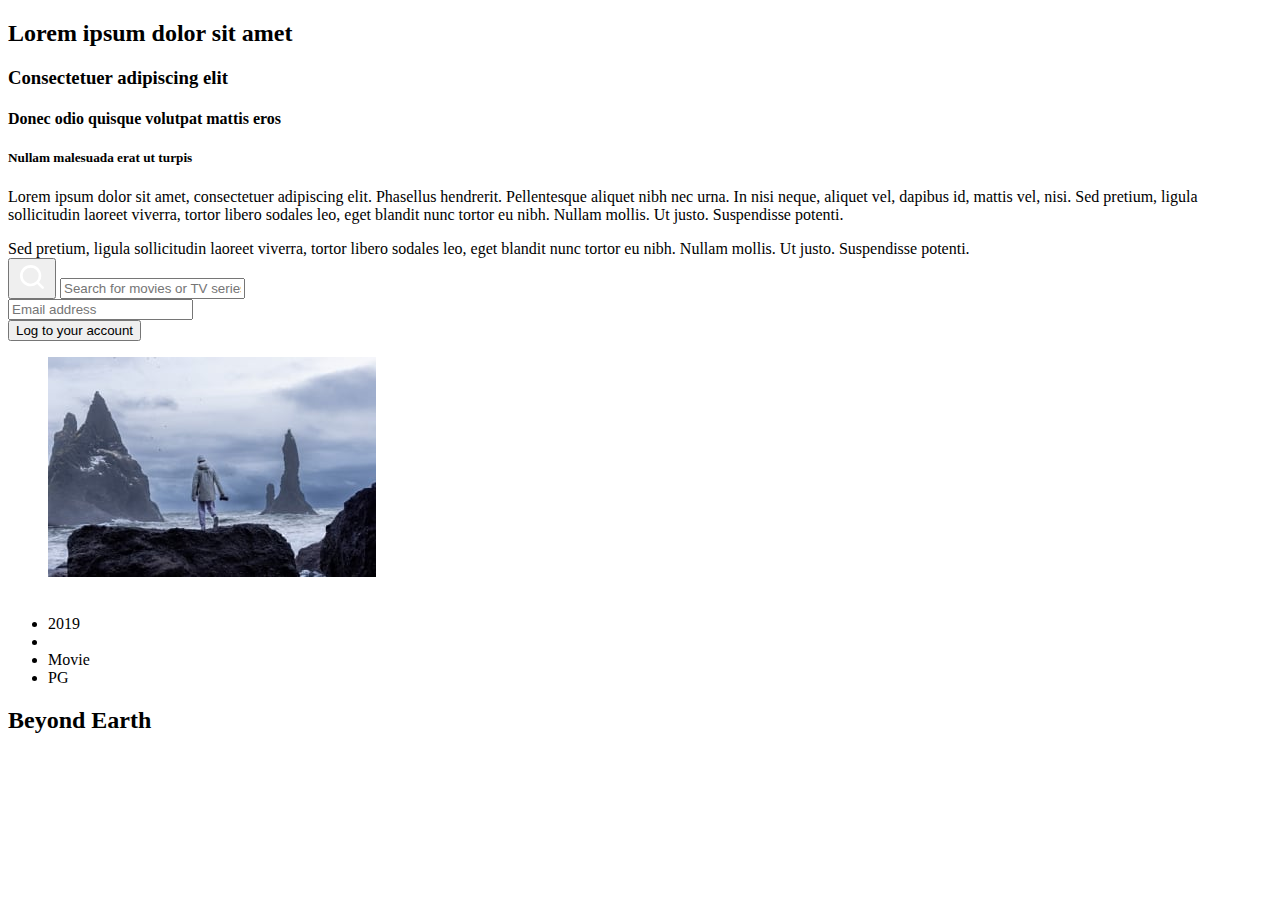
==== index.html @ 5863931d "updated folder structure" ====
<!DOCTYPE html>
<html lang="en">
<head>
  <meta charset="UTF-8">
  <meta name="viewport" content="width=device-width, initial-scale=1.0">
  <link rel="preconnect" href="https://fonts.googleapis.com">
<link rel="preconnect" href="https://fonts.gstatic.com" crossorigin>
<link href="https://fonts.googleapis.com/css2?family=Outfit:wght@300;500&display=swap" rel="stylesheet">
  <link rel="icon" type="image/png" sizes="32x32" href="./assets/favicon-32x32.png">
  <link rel="stylesheet" href="./style.css">
  <title>Frontend Mentor | Entertainment web app</title>
</head>
<body>

   <!-- <header>
    <input type="text" placeholder="Search for movies or TV series" id="search-input">
  </header> -->


  <!---Topography-->
<h2>Lorem ipsum dolor sit amet</h2>
<h3>Consectetuer adipiscing elit</h3>
<h4>Donec odio quisque volutpat mattis eros</h4>
<h5>Nullam malesuada erat ut turpis</h5>
<p>Lorem ipsum dolor sit amet, consectetuer adipiscing elit. Phasellus hendrerit. Pellentesque aliquet nibh nec urna. In nisi neque, aliquet vel, dapibus id, mattis vel, nisi. Sed pretium, ligula sollicitudin laoreet viverra, tortor libero sodales leo, eget blandit nunc tortor eu nibh. Nullam mollis. Ut justo. Suspendisse potenti.</p>
<span>Sed pretium, ligula sollicitudin laoreet viverra, tortor libero sodales leo, eget blandit nunc tortor eu nibh. Nullam mollis. Ut justo. Suspendisse potenti.</span>


<!----- Interactive elements ----->

<!--Search Bar -->
<div class="search-container">
  <button type="submit" class="sub-btn">
    <svg class="search-icon" width="32" height="32" xmlns="http://www.w3.org/2000/svg"><path d="M27.613 25.72 23.08 21.2a10.56 10.56 0 0 0 2.253-6.533C25.333 8.776 20.558 4 14.667 4S4 8.776 4 14.667c0 5.89 4.776 10.666 10.667 10.666A10.56 10.56 0 0 0 21.2 23.08l4.52 4.533a1.333 1.333 0 0 0 1.893 0 1.333 1.333 0 0 0 0-1.893ZM6.667 14.667a8 8 0 1 1 16 0 8 8 0 0 1-16 0Z" fill="#FFF"/></svg>
  </button>
    <input  type="text" class="search-bar" placeholder="Search for movies or TV series" name="search">
</div>

<!---Login Section Form --->
<form class="sign-in">
  <div class="m">
    <input type="text" class="input-field" placeholder="Email address">
    <!-- <span class="error-msg">This field cannot be empty.</span> -->
  </div>
</form>


<!----Button -->

<button class="log_in_btn">Log to your account</button>

<!-----Cards  ------>
<div class="card">
<figure class="tumbnai">
  <img src="./assets/thumbnails/beyond-earth/regular/small.jpg">
  <div class="bookmark">
    <svg width="12" height="14" xmlns="http://www.w3.org/2000/svg"><path d="m10.518.75.399 12.214-5.084-4.24-4.535 4.426L.75 1.036l9.768-.285Z" stroke="#FFF" stroke-width="1.5" fill="none" class="bookmark-icon"/></svg>
  </div>
</figure>
<figcaption class="tumbnail-info">
<ul class="show-info-list">
  <li>2019</li>
  <li><svg width="12" height="12" xmlns="http://www.w3.org/2000/svg"><path d="M10.173 0H1.827A1.827 1.827 0 0 0 0 1.827v8.346C0 11.183.818 12 1.827 12h8.346A1.827 1.827 0 0 0 12 10.173V1.827A1.827 1.827 0 0 0 10.173 0ZM2.4 5.4H1.2V4.2h1.2v1.2ZM1.2 6.6h1.2v1.2H1.2V6.6Zm9.6-1.2H9.6V4.2h1.2v1.2ZM9.6 6.6h1.2v1.2H9.6V6.6Zm1.2-4.956V2.4H9.6V1.2h.756a.444.444 0 0 1 .444.444ZM1.644 1.2H2.4v1.2H1.2v-.756a.444.444 0 0 1 .444-.444ZM1.2 10.356V9.6h1.2v1.2h-.756a.444.444 0 0 1-.444-.444Zm9.6 0a.444.444 0 0 1-.444.444H9.6V9.6h1.2v.756Z" fill="#FFF" opacity=".75"/></svg></li>
  <li>Movie</li>
  <li>PG</li>

</ul>
<h2>Beyond Earth</h2>

</figcaption>

</div>
  <!-- Trending

   Display trending shows -->

  <section class="trending" id="trend-shows">
    <div class="card-container">
<div class="cards"></div>

    </div>
  </section>

  <!-- Display recommended shows -->
  <!-- <script src="./script.js"></script> -->
</body>
</html>
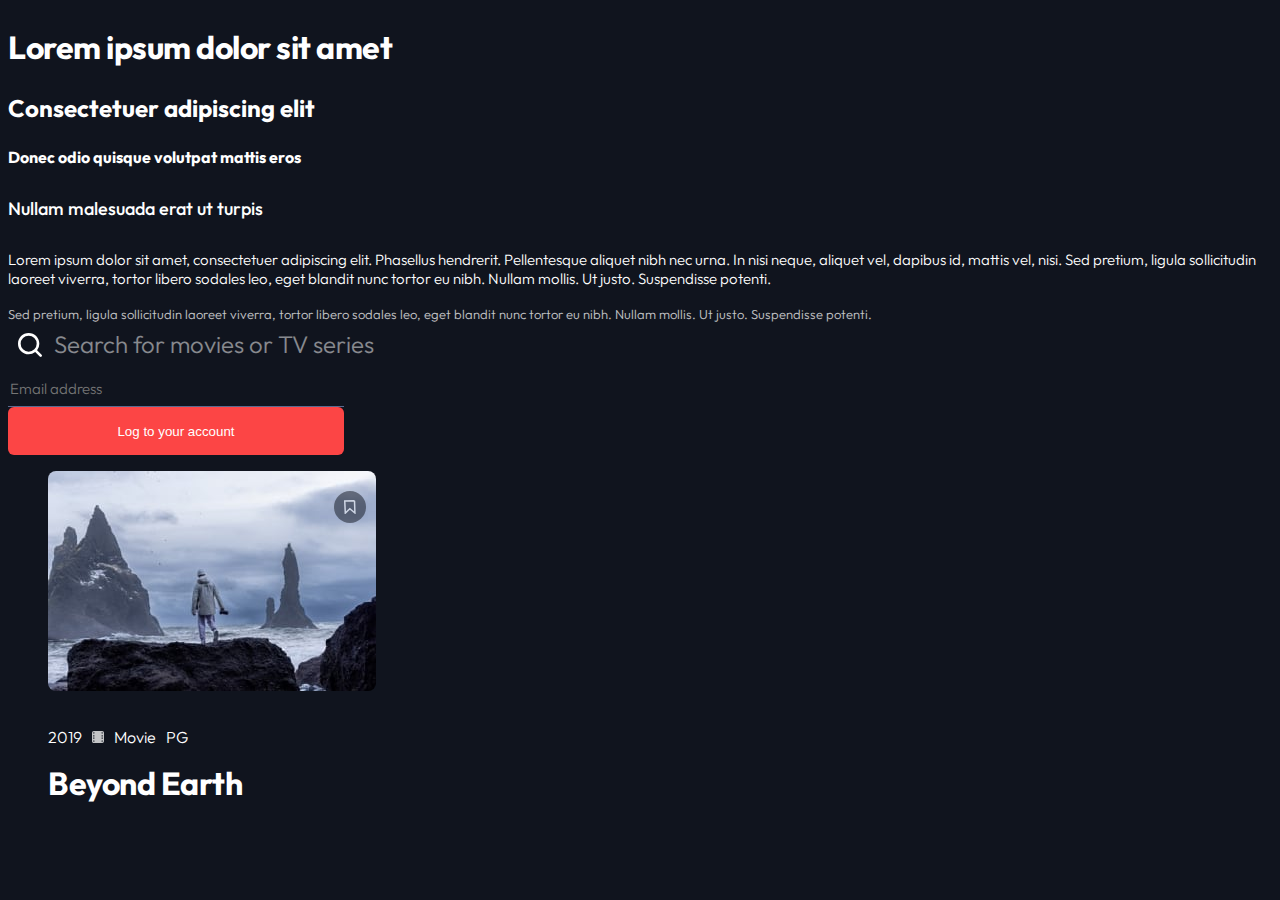
==== commit fc5dc5e3: "updated styleheet path" ====
--- a/index.html
+++ b/index.html
@@ -7,7 +7,7 @@
 <link rel="preconnect" href="https://fonts.gstatic.com" crossorigin>
 <link href="https://fonts.googleapis.com/css2?family=Outfit:wght@300;500&display=swap" rel="stylesheet">
   <link rel="icon" type="image/png" sizes="32x32" href="./assets/favicon-32x32.png">
-  <link rel="stylesheet" href="./style.css">
+  <link rel="stylesheet" href="./src/Styles/style.css">
   <title>Frontend Mentor | Entertainment web app</title>
 </head>
 <body>
--- a/src/Styles/style.css
+++ b/src/Styles/style.css
@@ -0,0 +1,301 @@
+/*** GLobal variables  ***/
+
+
+:root {
+    --red: hsla(0, 97%, 63%, 1);
+    --dar_blue: hsla(224, 30%, 9%, 1);
+    --greyish_blue: hsla(223, 23%, 46%, 1);
+    --semi_dark_blue: hsla(223, 36%, 13%, 1);
+    --pure_white: hsla(0, 0%, 100%, 1);
+
+
+    --max-width-mobile: 343px;
+    --max-width-tablet: 708px;
+    --max-width-desktop: 1110px;
+
+}
+
+/* GLOBAL STYLES **/
+html {
+    scroll-behavior: smooth;
+}
+
+::after,
+::before {
+    margin: 0;
+    padding: 0;
+    box-sizing: border-box;
+}
+
+* {
+    box-sizing: border-box;
+}
+
+body {
+    font-family: 'Outfit', sans-serif;
+    font-style: normal;
+    font-weight: 300;
+    color: var(--pure_white);
+
+    background-color: var(--dar_blue);
+
+}
+
+/** List Style ***/
+ul {
+    list-style-type: none;
+}
+
+a {
+    text-decoration: none;
+}
+
+/* Heading L */
+h2 {
+    font-size: 32px;
+    line-height: 40px;
+    letter-spacing: -0.5px;
+
+}
+
+/* Heading M */
+h3 {
+    font-size: 24px;
+    line-height: 30px;
+}
+
+/* Heading S */
+h5 {
+    font-size: 24px;
+    font-weight: 500;
+    line-height: 30px;
+}
+
+/* Heading XS */
+h5 {
+    font-size: 18px;
+    font-weight: 500;
+    line-height: 23px;
+}
+
+p {
+
+    font-size: 15px;
+    line-height: 19px;
+}
+
+span {
+
+    font-size: 13px;
+    mix-blend-mode: normal;
+    opacity: 0.75;
+}
+
+
+/** Interactive Elements **/
+
+/** Search Bar Section Begins **/
+
+.search-container {
+    max-width: 540px;
+    min-height: 47px;
+    /* border: 1px solid red; */
+    display: flex;
+}
+
+/** search button ***/
+.sub-btn {
+    border: none;
+    background-color: inherit;
+}
+
+/** Search Input Field **/
+.search-bar {
+    width: 100%;
+
+}
+
+/* Styles for the placeholder */
+.search-bar::placeholder {
+
+
+    color: var(--pure_white);
+    mix-blend-mode: normal;
+    opacity: 0.5;
+    background-color: inherit;
+
+    font-family: 'Outfit';
+    font-style: normal;
+    font-weight: 300;
+    font-size: 24px;
+    line-height: 30px;
+}
+
+.search-bar input {
+    font-family: 'Outfit';
+    font-style: normal;
+    font-weight: 300;
+    font-size: 24px;
+    line-height: 30px;
+
+    color: var(--pure_white);
+    caret-color: var(--red);
+}
+
+input {
+    border: none;
+    outline: none;
+    background: none;
+    color: inherit;
+    font-family: inherit;
+    font-size: inherit;
+}
+
+/** Search Field Active ***/
+.search-bar:focus {
+    caret-color: var(--red);
+    color: var(--pure_white);
+    border-bottom: 1px solid var(--pure_white);
+}
+
+/*** Search Filled **/
+input:valid {
+    border: none;
+    background-color: inherit;
+}
+
+
+/*** Search Bar Style Ends**/
+.sign-in {
+    max-width: 336px;
+}
+
+.m {
+    max-width: 336px;
+    height: 37px;
+    display: flex;
+}
+
+.m>input {
+    width: 336px;
+    height: 100%;
+    border-bottom: 1px solid var(--greyish_blue);
+    color: var(--pure_white);
+
+
+    font-family: 'Outfit';
+    font-style: normal;
+    font-weight: 300;
+    font-size: 15px;
+    line-height: 19px;
+}
+
+
+.input-field.empty {
+    border-bottom-width: 1px;
+    border-bottom-color: var(--greyish_blue);
+}
+
+input.active,
+input:focus {
+    caret-color: var(--red);
+    border-bottom-width: 2px;
+    border-bottom-color: var(--pure_white);
+
+    font-family: 'Outfit';
+    font-style: normal;
+    font-weight: 300;
+    font-size: 15px;
+    line-height: 19px;
+}
+
+input.error {
+    border-bottom-width: 1px;
+    border-bottom-color: var(--red);
+}
+
+.error-msg {
+    font-family: 'Outfit';
+    font-style: normal;
+    font-weight: 300;
+    font-size: 13px;
+    line-height: 16px;
+
+    /* Red */
+
+    color: #FC4747;
+}
+
+/***buttons ***/
+
+.log_in_btn {
+    width: 336px;
+    height: 48px;
+    background-color: var(--red);
+    color: var(--pure_white);
+    border-radius: 6px;
+    outline: none;
+    border: none;
+}
+.log_in_btn:hover{
+    background-color: var(--pure_white);
+    color:var(--semi_dark_blue) ;
+}
+
+
+/** Card **/
+
+.card{
+
+width: fit-content;
+/* border: 1px solid red; */
+position: relative;
+}
+
+ .bookmark{
+width: 32px;
+height: 32px;
+/**background **/
+ background: #10141E;
+mix-blend-mode: normal;
+opacity: 0.5;
+border-radius: 50%;
+/** positioning **/
+ display: flex;
+justify-content: center;
+align-items: center;
+
+position: absolute;
+top:20px;
+right:50px;
+
+
+ }
+  .bookmark:hover{
+    background: var(--pure_white);
+}
+.bookmark-icon:hover{
+stroke: black;
+background-color: aliceblue;
+
+}
+
+figcaption{
+    display: flex;
+    flex-direction: column;
+}
+.show-info-list{
+    display: flex;
+    gap: 10px;
+
+
+
+}
+.tumbnail-info >h2{
+margin-left: 40px;
+margin-bottom: 10px;
+margin-top: 0;
+}
+figure >img{
+    border-radius: 8px;
+}
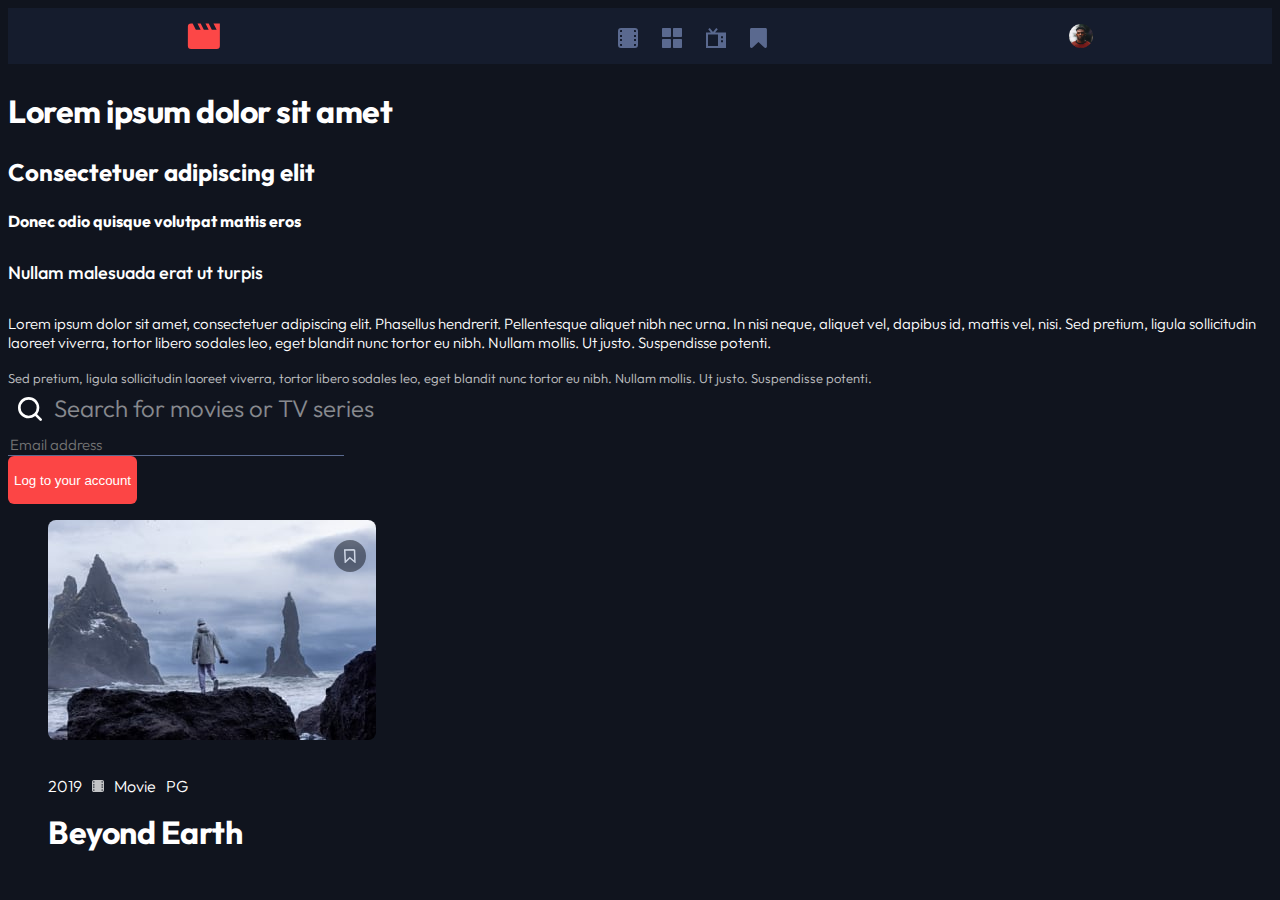
==== commit 2509562c: "Added Navbar for Mobile" ====
--- a/index.html
+++ b/index.html
@@ -11,6 +11,26 @@
   <title>Frontend Mentor | Entertainment web app</title>
 </head>
 <body>
+
+  <!----- Header  ------>
+  <header class="header">
+    <svg width="33" height="27" xmlns="http://www.w3.org/2000/svg"><path d="m26.463.408 3.2 6.4h-4.8l-3.2-6.4h-3.2l3.2 6.4h-4.8l-3.2-6.4h-3.2l3.2 6.4h-4.8l-3.2-6.4h-1.6a3.186 3.186 0 0 0-3.184 3.2l-.016 19.2a3.2 3.2 0 0 0 3.2 3.2h25.6a3.2 3.2 0 0 0 3.2-3.2V.408h-6.4Z" fill="#FC4747"/></svg>
+    <nav class="nav-bar">
+      <ul class="nav-items">
+      <li><svg width="20" height="20" xmlns="http://www.w3.org/2000/svg"><path d="M16.956 0H3.044A3.044 3.044 0 0 0 0 3.044v13.912A3.044 3.044 0 0 0 3.044 20h13.912A3.044 3.044 0 0 0 20 16.956V3.044A3.044 3.044 0 0 0 16.956 0ZM4 9H2V7h2v2Zm-2 2h2v2H2v-2Zm16-2h-2V7h2v2Zm-2 2h2v2h-2v-2Zm2-8.26V4h-2V2h1.26a.74.74 0 0 1 .74.74ZM2.74 2H4v2H2V2.74A.74.74 0 0 1 2.74 2ZM2 17.26V16h2v2H2.74a.74.74 0 0 1-.74-.74Zm16 0a.74.74 0 0 1-.74.74H16v-2h2v1.26Z" fill="#5A698F"/></svg></li>
+      <li><svg width="20" height="20" xmlns="http://www.w3.org/2000/svg"><path d="M8 0H1C.4 0 0 .4 0 1v7c0 .6.4 1 1 1h7c.6 0 1-.4 1-1V1c0-.6-.4-1-1-1Zm0 11H1c-.6 0-1 .4-1 1v7c0 .6.4 1 1 1h7c.6 0 1-.4 1-1v-7c0-.6-.4-1-1-1ZM19 0h-7c-.6 0-1 .4-1 1v7c0 .6.4 1 1 1h7c.6 0 1-.4 1-1V1c0-.6-.4-1-1-1Zm0 11h-7c-.6 0-1 .4-1 1v7c0 .6.4 1 1 1h7c.6 0 1-.4 1-1v-7c0-.6-.4-1-1-1Z" fill="#5A698F"/></svg></li>
+      <li><svg width="20" height="20" xmlns="http://www.w3.org/2000/svg"><path d="M20 4.481H9.08l2.7-3.278L10.22 0 7 3.909 3.78.029 2.22 1.203l2.7 3.278H0V20h20V4.481Zm-8 13.58H2V6.42h10v11.64Zm5-3.88h-2v-1.94h2v1.94Zm0-3.88h-2V8.36h2v1.94Z" fill="#5A698F"/></svg></li>
+      <li><svg width="17" height="20" xmlns="http://www.w3.org/2000/svg"><path d="M15.387 0c.202 0 .396.04.581.119.291.115.522.295.694.542.172.247.258.52.258.82v17.038c0 .3-.086.573-.258.82a1.49 1.49 0 0 1-.694.542 1.49 1.49 0 0 1-.581.106c-.423 0-.79-.141-1.098-.423L8.46 13.959l-5.83 5.605c-.317.29-.682.436-1.097.436-.202 0-.396-.04-.581-.119a1.49 1.49 0 0 1-.694-.542A1.402 1.402 0 0 1 0 18.52V1.481c0-.3.086-.573.258-.82A1.49 1.49 0 0 1 .952.119C1.137.039 1.33 0 1.533 0h13.854Z" fill="#5A698F"/></svg></li>
+      </ul>
+    </nav>
+    <figcaption class="profile-img">
+      <img src="./assets/image-avatar.png">
+    </figcaption>
+  </header>
+
+
+
+
 
    <!-- <header>
     <input type="text" placeholder="Search for movies or TV series" id="search-input">
@@ -82,6 +102,6 @@
   </section>
 
   <!-- Display recommended shows -->
-  <!-- <script src="./script.js"></script> -->
+  <script src="./script.js"></script>
 </body>
 </html>--- a/src/Styles/style.css
+++ b/src/Styles/style.css
@@ -172,12 +172,12 @@
 
 .m {
     max-width: 336px;
-    height: 37px;
-    display: flex;
+    /* height: 37px; */
+    /* display: flex; */
 }
 
 .m>input {
-    width: 336px;
+    max-width: 336px;
     height: 100%;
     border-bottom: 1px solid var(--greyish_blue);
     color: var(--pure_white);
@@ -229,7 +229,7 @@
 /***buttons ***/
 
 .log_in_btn {
-    width: 336px;
+    max-width: 336px;
     height: 48px;
     background-color: var(--red);
     color: var(--pure_white);
@@ -237,65 +237,142 @@
     outline: none;
     border: none;
 }
-.log_in_btn:hover{
+
+.log_in_btn:hover {
     background-color: var(--pure_white);
-    color:var(--semi_dark_blue) ;
+    color: var(--semi_dark_blue);
 }
 
 
 /** Card **/
 
-.card{
-
-width: fit-content;
-/* border: 1px solid red; */
-position: relative;
-}
-
- .bookmark{
-width: 32px;
-height: 32px;
-/**background **/
- background: #10141E;
-mix-blend-mode: normal;
-opacity: 0.5;
-border-radius: 50%;
-/** positioning **/
- display: flex;
-justify-content: center;
+.card {
+
+    width: fit-content;
+    /* border: 1px solid red; */
+    position: relative;
+}
+
+.bookmark {
+    width: 32px;
+    height: 32px;
+    /**background **/
+    background: #10141E;
+    mix-blend-mode: normal;
+    opacity: 0.5;
+    border-radius: 50%;
+    /** positioning **/
+    display: flex;
+    justify-content: center;
+    align-items: center;
+
+    position: absolute;
+    top: 20px;
+    right: 50px;
+
+
+}
+
+.bookmark:hover {
+    background: var(--pure_white);
+}
+
+.bookmark-icon:hover {
+    stroke: black;
+    background-color: aliceblue;
+
+}
+
+figcaption {
+    display: flex;
+    flex-direction: column;
+}
+
+.show-info-list {
+    display: flex;
+    gap: 10px;
+
+
+
+}
+
+.tumbnail-info>h2 {
+    margin-left: 40px;
+    margin-bottom: 10px;
+    margin-top: 0;
+}
+
+figure>img {
+    border-radius: 8px;
+}
+
+
+
+
+/*** Log in Page ***/
+
+
+.login_page{
+    display: flex;
+    flex-direction: column;
+    align-items: center;
+
+}
+
+.login_container {
+margin-left: 24px;
+margin-right: 24px;
+margin-top:60px;
+
+
+}
+
+.login_card {
+
+    /* width: 327px; */
+    min-height: 365px;
+    background: #161D2F;
+    border-radius: 10px;
+    padding: 24px;
+
+}
+
+.m {
+    display: flex;
+    flex-direction: column;
+    gap: 40px;
+}
+.login_card >p {
+    padding: 24px;
+}
+.login_card > p >span{
+    color: var(--red);
+}
+
+
+/*** Header ***/
+
+.header{
+/* max-width: 375px; */
+min-height: 56px;
+background: var(--semi_dark_blue);
+display: flex;
+justify-content: space-around;
 align-items: center;
-
-position: absolute;
-top:20px;
-right:50px;
-
-
- }
-  .bookmark:hover{
-    background: var(--pure_white);
-}
-.bookmark-icon:hover{
-stroke: black;
-background-color: aliceblue;
-
-}
-
-figcaption{
-    display: flex;
-    flex-direction: column;
-}
-.show-info-list{
-    display: flex;
-    gap: 10px;
-
-
-
-}
-.tumbnail-info >h2{
-margin-left: 40px;
-margin-bottom: 10px;
-margin-top: 0;
-}
-figure >img{
-    border-radius: 8px;
-}
+margin: 0;
+}
+.nav-bar{
+    width: 133.54px;
+    height: 16px;
+
+}
+.nav-items{
+    display: flex;
+    gap: 24px;
+    list-style: none;
+    margin: 0;
+}
+.profile-img{
+width: 24px;
+height: 24px;
+}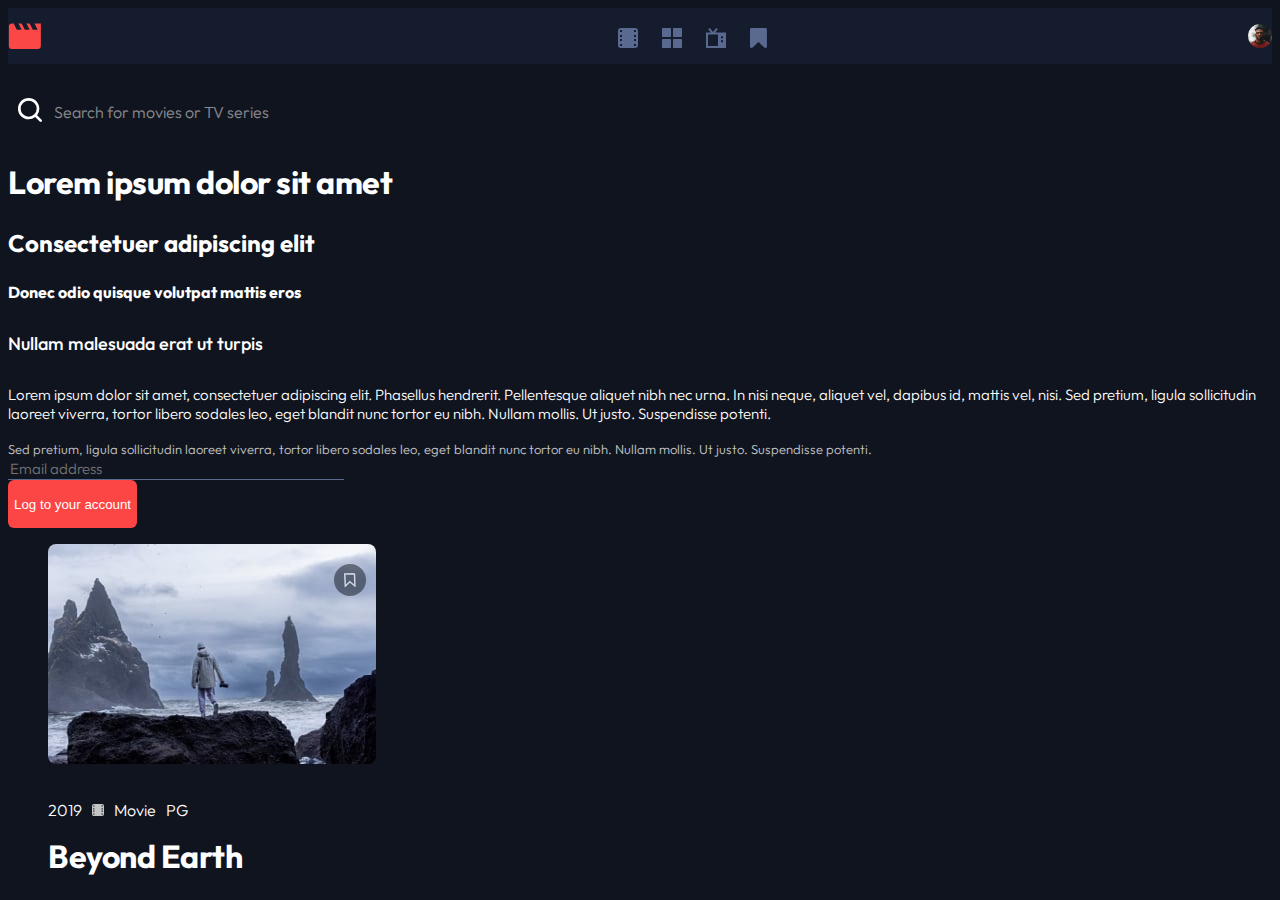
==== commit 0c7e701b: "added search in mobile design" ====
--- a/index.html
+++ b/index.html
@@ -27,9 +27,16 @@
       <img src="./assets/image-avatar.png">
     </figcaption>
   </header>
+ <!----- Header Ends ------>
 
-
-
+ <!--- Search Bar -->
+ <div class="search-container">
+  <button type="submit" class="sub-btn">
+    <svg class="search-icon" width="32" height="32" xmlns="http://www.w3.org/2000/svg"><path d="M27.613 25.72 23.08 21.2a10.56 10.56 0 0 0 2.253-6.533C25.333 8.776 20.558 4 14.667 4S4 8.776 4 14.667c0 5.89 4.776 10.666 10.667 10.666A10.56 10.56 0 0 0 21.2 23.08l4.52 4.533a1.333 1.333 0 0 0 1.893 0 1.333 1.333 0 0 0 0-1.893ZM6.667 14.667a8 8 0 1 1 16 0 8 8 0 0 1-16 0Z" fill="#FFF"/></svg>
+  </button>
+    <input  type="text" class="search-bar" placeholder="Search for movies or TV series" name="search">
+</div>
+<!---- Search Bar ends-->
 
 
    <!-- <header>
@@ -49,12 +56,12 @@
 <!----- Interactive elements ----->
 
 <!--Search Bar -->
-<div class="search-container">
+<!-- <div class="search-container">
   <button type="submit" class="sub-btn">
     <svg class="search-icon" width="32" height="32" xmlns="http://www.w3.org/2000/svg"><path d="M27.613 25.72 23.08 21.2a10.56 10.56 0 0 0 2.253-6.533C25.333 8.776 20.558 4 14.667 4S4 8.776 4 14.667c0 5.89 4.776 10.666 10.667 10.666A10.56 10.56 0 0 0 21.2 23.08l4.52 4.533a1.333 1.333 0 0 0 1.893 0 1.333 1.333 0 0 0 0-1.893ZM6.667 14.667a8 8 0 1 1 16 0 8 8 0 0 1-16 0Z" fill="#FFF"/></svg>
   </button>
     <input  type="text" class="search-bar" placeholder="Search for movies or TV series" name="search">
-</div>
+</div> -->
 
 <!---Login Section Form --->
 <form class="sign-in">
--- a/src/Styles/style.css
+++ b/src/Styles/style.css
@@ -357,9 +357,9 @@
 min-height: 56px;
 background: var(--semi_dark_blue);
 display: flex;
-justify-content: space-around;
+justify-content: space-between;
 align-items: center;
-margin: 0;
+margin: 0 auto;
 }
 .nav-bar{
     width: 133.54px;
@@ -375,4 +375,21 @@
 .profile-img{
 width: 24px;
 height: 24px;
+}
+
+/*** Header ends **/
+
+/*** Search Bar **/
+.search-bar::placeholder {
+font-family: 'Outfit';
+font-style: normal;
+font-weight: 300;
+font-size: 16px;
+line-height: 20px;
+color: #FFFFFF;
+mix-blend-mode: normal;
+opacity: 0.5;
+}
+.search-container{
+    margin-top: 24px;
 }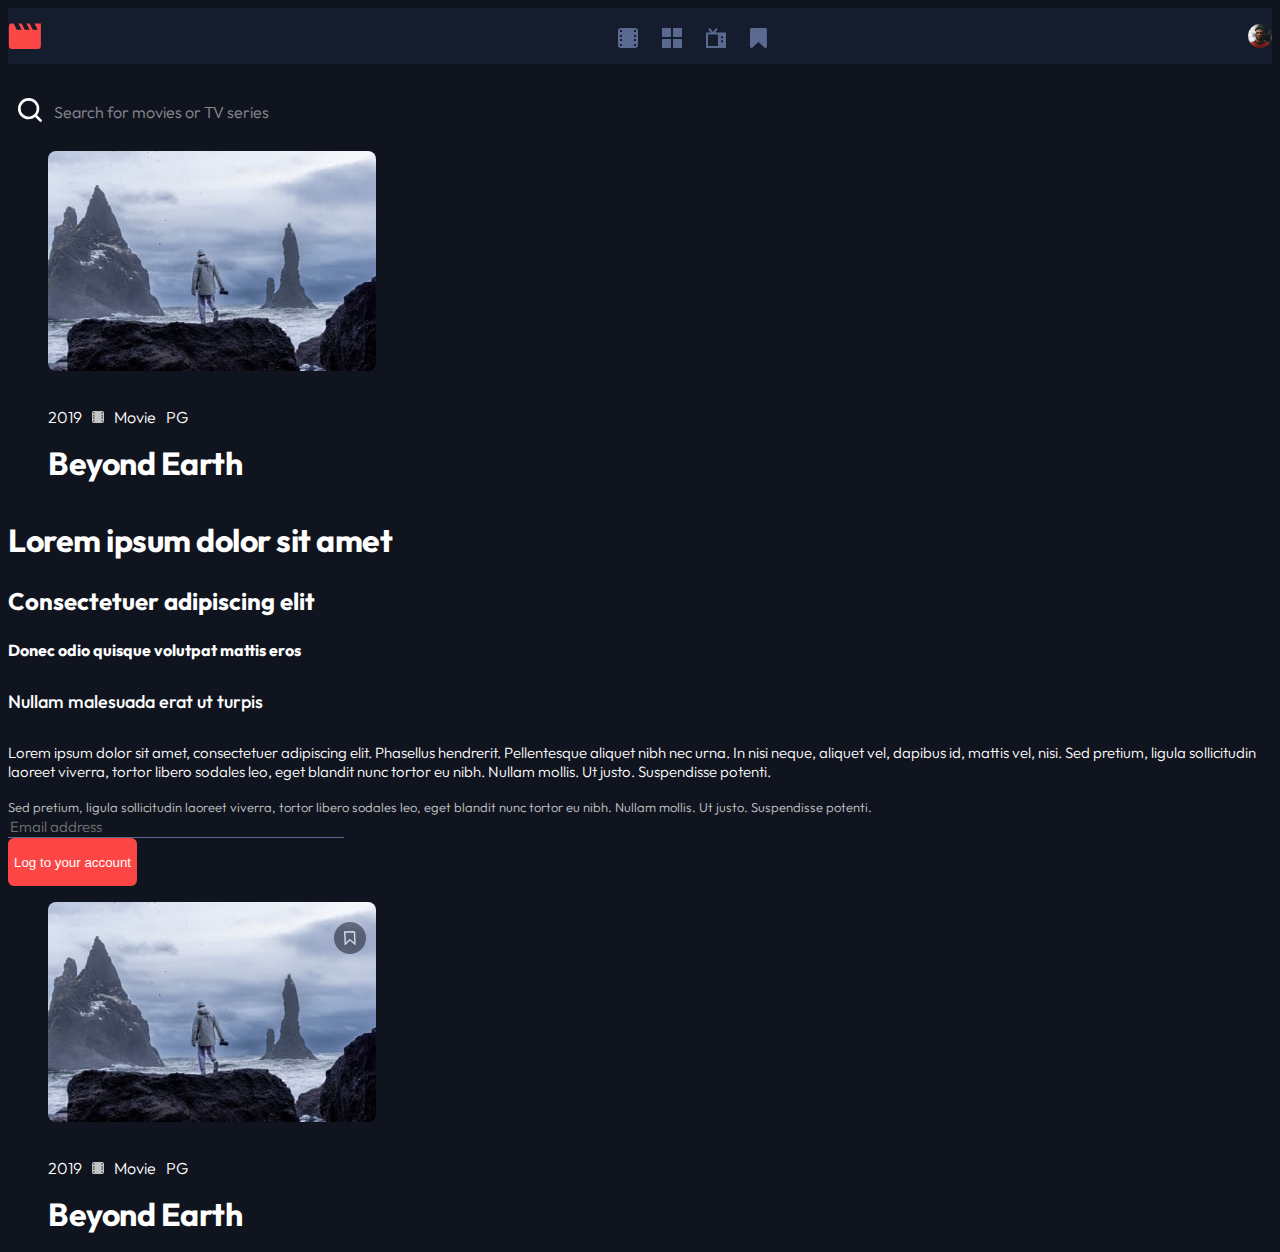
==== commit 7b0db486: "added Trending section" ====
--- a/index.html
+++ b/index.html
@@ -1,114 +1,186 @@
 <!DOCTYPE html>
 <html lang="en">
+
 <head>
   <meta charset="UTF-8">
   <meta name="viewport" content="width=device-width, initial-scale=1.0">
   <link rel="preconnect" href="https://fonts.googleapis.com">
-<link rel="preconnect" href="https://fonts.gstatic.com" crossorigin>
-<link href="https://fonts.googleapis.com/css2?family=Outfit:wght@300;500&display=swap" rel="stylesheet">
+  <link rel="preconnect" href="https://fonts.gstatic.com" crossorigin>
+  <link href="https://fonts.googleapis.com/css2?family=Outfit:wght@300;500&display=swap" rel="stylesheet">
   <link rel="icon" type="image/png" sizes="32x32" href="./assets/favicon-32x32.png">
   <link rel="stylesheet" href="./src/Styles/style.css">
   <title>Frontend Mentor | Entertainment web app</title>
 </head>
+
 <body>
 
   <!----- Header  ------>
   <header class="header">
-    <svg width="33" height="27" xmlns="http://www.w3.org/2000/svg"><path d="m26.463.408 3.2 6.4h-4.8l-3.2-6.4h-3.2l3.2 6.4h-4.8l-3.2-6.4h-3.2l3.2 6.4h-4.8l-3.2-6.4h-1.6a3.186 3.186 0 0 0-3.184 3.2l-.016 19.2a3.2 3.2 0 0 0 3.2 3.2h25.6a3.2 3.2 0 0 0 3.2-3.2V.408h-6.4Z" fill="#FC4747"/></svg>
+    <svg width="33" height="27" xmlns="http://www.w3.org/2000/svg">
+      <path
+        d="m26.463.408 3.2 6.4h-4.8l-3.2-6.4h-3.2l3.2 6.4h-4.8l-3.2-6.4h-3.2l3.2 6.4h-4.8l-3.2-6.4h-1.6a3.186 3.186 0 0 0-3.184 3.2l-.016 19.2a3.2 3.2 0 0 0 3.2 3.2h25.6a3.2 3.2 0 0 0 3.2-3.2V.408h-6.4Z"
+        fill="#FC4747" /></svg>
     <nav class="nav-bar">
       <ul class="nav-items">
-      <li><svg width="20" height="20" xmlns="http://www.w3.org/2000/svg"><path d="M16.956 0H3.044A3.044 3.044 0 0 0 0 3.044v13.912A3.044 3.044 0 0 0 3.044 20h13.912A3.044 3.044 0 0 0 20 16.956V3.044A3.044 3.044 0 0 0 16.956 0ZM4 9H2V7h2v2Zm-2 2h2v2H2v-2Zm16-2h-2V7h2v2Zm-2 2h2v2h-2v-2Zm2-8.26V4h-2V2h1.26a.74.74 0 0 1 .74.74ZM2.74 2H4v2H2V2.74A.74.74 0 0 1 2.74 2ZM2 17.26V16h2v2H2.74a.74.74 0 0 1-.74-.74Zm16 0a.74.74 0 0 1-.74.74H16v-2h2v1.26Z" fill="#5A698F"/></svg></li>
-      <li><svg width="20" height="20" xmlns="http://www.w3.org/2000/svg"><path d="M8 0H1C.4 0 0 .4 0 1v7c0 .6.4 1 1 1h7c.6 0 1-.4 1-1V1c0-.6-.4-1-1-1Zm0 11H1c-.6 0-1 .4-1 1v7c0 .6.4 1 1 1h7c.6 0 1-.4 1-1v-7c0-.6-.4-1-1-1ZM19 0h-7c-.6 0-1 .4-1 1v7c0 .6.4 1 1 1h7c.6 0 1-.4 1-1V1c0-.6-.4-1-1-1Zm0 11h-7c-.6 0-1 .4-1 1v7c0 .6.4 1 1 1h7c.6 0 1-.4 1-1v-7c0-.6-.4-1-1-1Z" fill="#5A698F"/></svg></li>
-      <li><svg width="20" height="20" xmlns="http://www.w3.org/2000/svg"><path d="M20 4.481H9.08l2.7-3.278L10.22 0 7 3.909 3.78.029 2.22 1.203l2.7 3.278H0V20h20V4.481Zm-8 13.58H2V6.42h10v11.64Zm5-3.88h-2v-1.94h2v1.94Zm0-3.88h-2V8.36h2v1.94Z" fill="#5A698F"/></svg></li>
-      <li><svg width="17" height="20" xmlns="http://www.w3.org/2000/svg"><path d="M15.387 0c.202 0 .396.04.581.119.291.115.522.295.694.542.172.247.258.52.258.82v17.038c0 .3-.086.573-.258.82a1.49 1.49 0 0 1-.694.542 1.49 1.49 0 0 1-.581.106c-.423 0-.79-.141-1.098-.423L8.46 13.959l-5.83 5.605c-.317.29-.682.436-1.097.436-.202 0-.396-.04-.581-.119a1.49 1.49 0 0 1-.694-.542A1.402 1.402 0 0 1 0 18.52V1.481c0-.3.086-.573.258-.82A1.49 1.49 0 0 1 .952.119C1.137.039 1.33 0 1.533 0h13.854Z" fill="#5A698F"/></svg></li>
+        <li><svg width="20" height="20" xmlns="http://www.w3.org/2000/svg">
+            <path
+              d="M16.956 0H3.044A3.044 3.044 0 0 0 0 3.044v13.912A3.044 3.044 0 0 0 3.044 20h13.912A3.044 3.044 0 0 0 20 16.956V3.044A3.044 3.044 0 0 0 16.956 0ZM4 9H2V7h2v2Zm-2 2h2v2H2v-2Zm16-2h-2V7h2v2Zm-2 2h2v2h-2v-2Zm2-8.26V4h-2V2h1.26a.74.74 0 0 1 .74.74ZM2.74 2H4v2H2V2.74A.74.74 0 0 1 2.74 2ZM2 17.26V16h2v2H2.74a.74.74 0 0 1-.74-.74Zm16 0a.74.74 0 0 1-.74.74H16v-2h2v1.26Z"
+              fill="#5A698F" /></svg></li>
+        <li><svg width="20" height="20" xmlns="http://www.w3.org/2000/svg">
+            <path
+              d="M8 0H1C.4 0 0 .4 0 1v7c0 .6.4 1 1 1h7c.6 0 1-.4 1-1V1c0-.6-.4-1-1-1Zm0 11H1c-.6 0-1 .4-1 1v7c0 .6.4 1 1 1h7c.6 0 1-.4 1-1v-7c0-.6-.4-1-1-1ZM19 0h-7c-.6 0-1 .4-1 1v7c0 .6.4 1 1 1h7c.6 0 1-.4 1-1V1c0-.6-.4-1-1-1Zm0 11h-7c-.6 0-1 .4-1 1v7c0 .6.4 1 1 1h7c.6 0 1-.4 1-1v-7c0-.6-.4-1-1-1Z"
+              fill="#5A698F" /></svg></li>
+        <li><svg width="20" height="20" xmlns="http://www.w3.org/2000/svg">
+            <path
+              d="M20 4.481H9.08l2.7-3.278L10.22 0 7 3.909 3.78.029 2.22 1.203l2.7 3.278H0V20h20V4.481Zm-8 13.58H2V6.42h10v11.64Zm5-3.88h-2v-1.94h2v1.94Zm0-3.88h-2V8.36h2v1.94Z"
+              fill="#5A698F" /></svg></li>
+        <li><svg width="17" height="20" xmlns="http://www.w3.org/2000/svg">
+            <path
+              d="M15.387 0c.202 0 .396.04.581.119.291.115.522.295.694.542.172.247.258.52.258.82v17.038c0 .3-.086.573-.258.82a1.49 1.49 0 0 1-.694.542 1.49 1.49 0 0 1-.581.106c-.423 0-.79-.141-1.098-.423L8.46 13.959l-5.83 5.605c-.317.29-.682.436-1.097.436-.202 0-.396-.04-.581-.119a1.49 1.49 0 0 1-.694-.542A1.402 1.402 0 0 1 0 18.52V1.481c0-.3.086-.573.258-.82A1.49 1.49 0 0 1 .952.119C1.137.039 1.33 0 1.533 0h13.854Z"
+              fill="#5A698F" /></svg></li>
       </ul>
     </nav>
     <figcaption class="profile-img">
       <img src="./assets/image-avatar.png">
     </figcaption>
   </header>
- <!----- Header Ends ------>
+  <!----- Header Ends ------>
 
- <!--- Search Bar -->
- <div class="search-container">
-  <button type="submit" class="sub-btn">
-    <svg class="search-icon" width="32" height="32" xmlns="http://www.w3.org/2000/svg"><path d="M27.613 25.72 23.08 21.2a10.56 10.56 0 0 0 2.253-6.533C25.333 8.776 20.558 4 14.667 4S4 8.776 4 14.667c0 5.89 4.776 10.666 10.667 10.666A10.56 10.56 0 0 0 21.2 23.08l4.52 4.533a1.333 1.333 0 0 0 1.893 0 1.333 1.333 0 0 0 0-1.893ZM6.667 14.667a8 8 0 1 1 16 0 8 8 0 0 1-16 0Z" fill="#FFF"/></svg>
-  </button>
-    <input  type="text" class="search-bar" placeholder="Search for movies or TV series" name="search">
-</div>
-<!---- Search Bar ends-->
+  <!--- Search Bar -->
+  <div class="search-container">
+    <button type="submit" class="sub-btn">
+      <svg class="search-icon" width="32" height="32" xmlns="http://www.w3.org/2000/svg">
+        <path
+          d="M27.613 25.72 23.08 21.2a10.56 10.56 0 0 0 2.253-6.533C25.333 8.776 20.558 4 14.667 4S4 8.776 4 14.667c0 5.89 4.776 10.666 10.667 10.666A10.56 10.56 0 0 0 21.2 23.08l4.52 4.533a1.333 1.333 0 0 0 1.893 0 1.333 1.333 0 0 0 0-1.893ZM6.667 14.667a8 8 0 1 1 16 0 8 8 0 0 1-16 0Z"
+          fill="#FFF" /></svg>
+    </button>
+    <input type="text" class="search-bar" placeholder="Search for movies or TV series" name="search">
+  </div>
+  <!---- Search Bar ends-->
+
+  <!--  trending shows display section -->
+
+  <section class="trend_section" id="trending-shows">
+    <div class="trendings">
+      <div class="trendins-items">
+        <article class="trending-item">
+          <figure class="tumbnail_img">
+            <img src="./assets/thumbnails/beyond-earth/regular/small.jpg" >
+          </figure>
+
+          <!--- Thumbnail Info-->
+          <figcaption class="tumbnail-info">
+            <ul class="show-info-list">
+              <li>2019</li>
+              <li><svg width="12" height="12" xmlns="http://www.w3.org/2000/svg">
+                  <path
+                    d="M10.173 0H1.827A1.827 1.827 0 0 0 0 1.827v8.346C0 11.183.818 12 1.827 12h8.346A1.827 1.827 0 0 0 12 10.173V1.827A1.827 1.827 0 0 0 10.173 0ZM2.4 5.4H1.2V4.2h1.2v1.2ZM1.2 6.6h1.2v1.2H1.2V6.6Zm9.6-1.2H9.6V4.2h1.2v1.2ZM9.6 6.6h1.2v1.2H9.6V6.6Zm1.2-4.956V2.4H9.6V1.2h.756a.444.444 0 0 1 .444.444ZM1.644 1.2H2.4v1.2H1.2v-.756a.444.444 0 0 1 .444-.444ZM1.2 10.356V9.6h1.2v1.2h-.756a.444.444 0 0 1-.444-.444Zm9.6 0a.444.444 0 0 1-.444.444H9.6V9.6h1.2v.756Z"
+                    fill="#FFF" opacity=".75" /></svg>
+              </li>
+              <li>Movie</li>
+              <li>PG</li>
+
+            </ul>
+            <h2>Beyond Earth</h2>
+
+          </figcaption>
+        </article>
+      </div>
+
+    </div>
+  </section>
+
+  <!--  trending shows display section -->
 
 
-   <!-- <header>
+
+
+
+
+
+
+
+
+
+
+
+
+
+
+
+
+
+
+  <!-- <header>
     <input type="text" placeholder="Search for movies or TV series" id="search-input">
   </header> -->
 
 
   <!---Topography-->
-<h2>Lorem ipsum dolor sit amet</h2>
-<h3>Consectetuer adipiscing elit</h3>
-<h4>Donec odio quisque volutpat mattis eros</h4>
-<h5>Nullam malesuada erat ut turpis</h5>
-<p>Lorem ipsum dolor sit amet, consectetuer adipiscing elit. Phasellus hendrerit. Pellentesque aliquet nibh nec urna. In nisi neque, aliquet vel, dapibus id, mattis vel, nisi. Sed pretium, ligula sollicitudin laoreet viverra, tortor libero sodales leo, eget blandit nunc tortor eu nibh. Nullam mollis. Ut justo. Suspendisse potenti.</p>
-<span>Sed pretium, ligula sollicitudin laoreet viverra, tortor libero sodales leo, eget blandit nunc tortor eu nibh. Nullam mollis. Ut justo. Suspendisse potenti.</span>
+  <h2>Lorem ipsum dolor sit amet</h2>
+  <h3>Consectetuer adipiscing elit</h3>
+  <h4>Donec odio quisque volutpat mattis eros</h4>
+  <h5>Nullam malesuada erat ut turpis</h5>
+  <p>Lorem ipsum dolor sit amet, consectetuer adipiscing elit. Phasellus hendrerit. Pellentesque aliquet nibh nec urna.
+    In nisi neque, aliquet vel, dapibus id, mattis vel, nisi. Sed pretium, ligula sollicitudin laoreet viverra, tortor
+    libero sodales leo, eget blandit nunc tortor eu nibh. Nullam mollis. Ut justo. Suspendisse potenti.</p>
+  <span>Sed pretium, ligula sollicitudin laoreet viverra, tortor libero sodales leo, eget blandit nunc tortor eu nibh.
+    Nullam mollis. Ut justo. Suspendisse potenti.</span>
 
 
-<!----- Interactive elements ----->
+  <!----- Interactive elements ----->
 
-<!--Search Bar -->
-<!-- <div class="search-container">
+  <!--Search Bar -->
+  <!-- <div class="search-container">
   <button type="submit" class="sub-btn">
     <svg class="search-icon" width="32" height="32" xmlns="http://www.w3.org/2000/svg"><path d="M27.613 25.72 23.08 21.2a10.56 10.56 0 0 0 2.253-6.533C25.333 8.776 20.558 4 14.667 4S4 8.776 4 14.667c0 5.89 4.776 10.666 10.667 10.666A10.56 10.56 0 0 0 21.2 23.08l4.52 4.533a1.333 1.333 0 0 0 1.893 0 1.333 1.333 0 0 0 0-1.893ZM6.667 14.667a8 8 0 1 1 16 0 8 8 0 0 1-16 0Z" fill="#FFF"/></svg>
   </button>
     <input  type="text" class="search-bar" placeholder="Search for movies or TV series" name="search">
 </div> -->
 
-<!---Login Section Form --->
-<form class="sign-in">
-  <div class="m">
-    <input type="text" class="input-field" placeholder="Email address">
-    <!-- <span class="error-msg">This field cannot be empty.</span> -->
-  </div>
-</form>
+  <!---Login Section Form --->
+  <form class="sign-in">
+    <div class="m">
+      <input type="text" class="input-field" placeholder="Email address">
+      <!-- <span class="error-msg">This field cannot be empty.</span> -->
+    </div>
+  </form>
 
 
-<!----Button -->
+  <!----Button -->
 
-<button class="log_in_btn">Log to your account</button>
+  <button class="log_in_btn">Log to your account</button>
 
-<!-----Cards  ------>
-<div class="card">
-<figure class="tumbnai">
-  <img src="./assets/thumbnails/beyond-earth/regular/small.jpg">
-  <div class="bookmark">
-    <svg width="12" height="14" xmlns="http://www.w3.org/2000/svg"><path d="m10.518.75.399 12.214-5.084-4.24-4.535 4.426L.75 1.036l9.768-.285Z" stroke="#FFF" stroke-width="1.5" fill="none" class="bookmark-icon"/></svg>
+  <!-----Cards  ------>
+  <div class="card">
+    <figure class="tumbnai">
+      <img src="./assets/thumbnails/beyond-earth/regular/small.jpg">
+      <div class="bookmark">
+        <svg width="12" height="14" xmlns="http://www.w3.org/2000/svg">
+          <path d="m10.518.75.399 12.214-5.084-4.24-4.535 4.426L.75 1.036l9.768-.285Z" stroke="#FFF" stroke-width="1.5"
+            fill="none" class="bookmark-icon" /></svg>
+      </div>
+    </figure>
+    <figcaption class="tumbnail-info">
+      <ul class="show-info-list">
+        <li>2019</li>
+        <li><svg width="12" height="12" xmlns="http://www.w3.org/2000/svg">
+            <path
+              d="M10.173 0H1.827A1.827 1.827 0 0 0 0 1.827v8.346C0 11.183.818 12 1.827 12h8.346A1.827 1.827 0 0 0 12 10.173V1.827A1.827 1.827 0 0 0 10.173 0ZM2.4 5.4H1.2V4.2h1.2v1.2ZM1.2 6.6h1.2v1.2H1.2V6.6Zm9.6-1.2H9.6V4.2h1.2v1.2ZM9.6 6.6h1.2v1.2H9.6V6.6Zm1.2-4.956V2.4H9.6V1.2h.756a.444.444 0 0 1 .444.444ZM1.644 1.2H2.4v1.2H1.2v-.756a.444.444 0 0 1 .444-.444ZM1.2 10.356V9.6h1.2v1.2h-.756a.444.444 0 0 1-.444-.444Zm9.6 0a.444.444 0 0 1-.444.444H9.6V9.6h1.2v.756Z"
+              fill="#FFF" opacity=".75" /></svg></li>
+        <li>Movie</li>
+        <li>PG</li>
+
+      </ul>
+      <h2>Beyond Earth</h2>
+
+    </figcaption>
+
   </div>
-</figure>
-<figcaption class="tumbnail-info">
-<ul class="show-info-list">
-  <li>2019</li>
-  <li><svg width="12" height="12" xmlns="http://www.w3.org/2000/svg"><path d="M10.173 0H1.827A1.827 1.827 0 0 0 0 1.827v8.346C0 11.183.818 12 1.827 12h8.346A1.827 1.827 0 0 0 12 10.173V1.827A1.827 1.827 0 0 0 10.173 0ZM2.4 5.4H1.2V4.2h1.2v1.2ZM1.2 6.6h1.2v1.2H1.2V6.6Zm9.6-1.2H9.6V4.2h1.2v1.2ZM9.6 6.6h1.2v1.2H9.6V6.6Zm1.2-4.956V2.4H9.6V1.2h.756a.444.444 0 0 1 .444.444ZM1.644 1.2H2.4v1.2H1.2v-.756a.444.444 0 0 1 .444-.444ZM1.2 10.356V9.6h1.2v1.2h-.756a.444.444 0 0 1-.444-.444Zm9.6 0a.444.444 0 0 1-.444.444H9.6V9.6h1.2v.756Z" fill="#FFF" opacity=".75"/></svg></li>
-  <li>Movie</li>
-  <li>PG</li>
 
-</ul>
-<h2>Beyond Earth</h2>
-
-</figcaption>
-
-</div>
-  <!-- Trending
-
-   Display trending shows -->
-
-  <section class="trending" id="trend-shows">
-    <div class="card-container">
-<div class="cards"></div>
-
-    </div>
-  </section>
 
   <!-- Display recommended shows -->
-  <script src="./script.js"></script>
+  <script src="./src/script/script.js"></script>
 </body>
+
 </html>--- a/src/Styles/style.css
+++ b/src/Styles/style.css
@@ -392,4 +392,11 @@
 }
 .search-container{
     margin-top: 24px;
+}
+
+
+/*** Trending Section ***/
+.trending{
+width: 496px;
+height: 181px;
 }